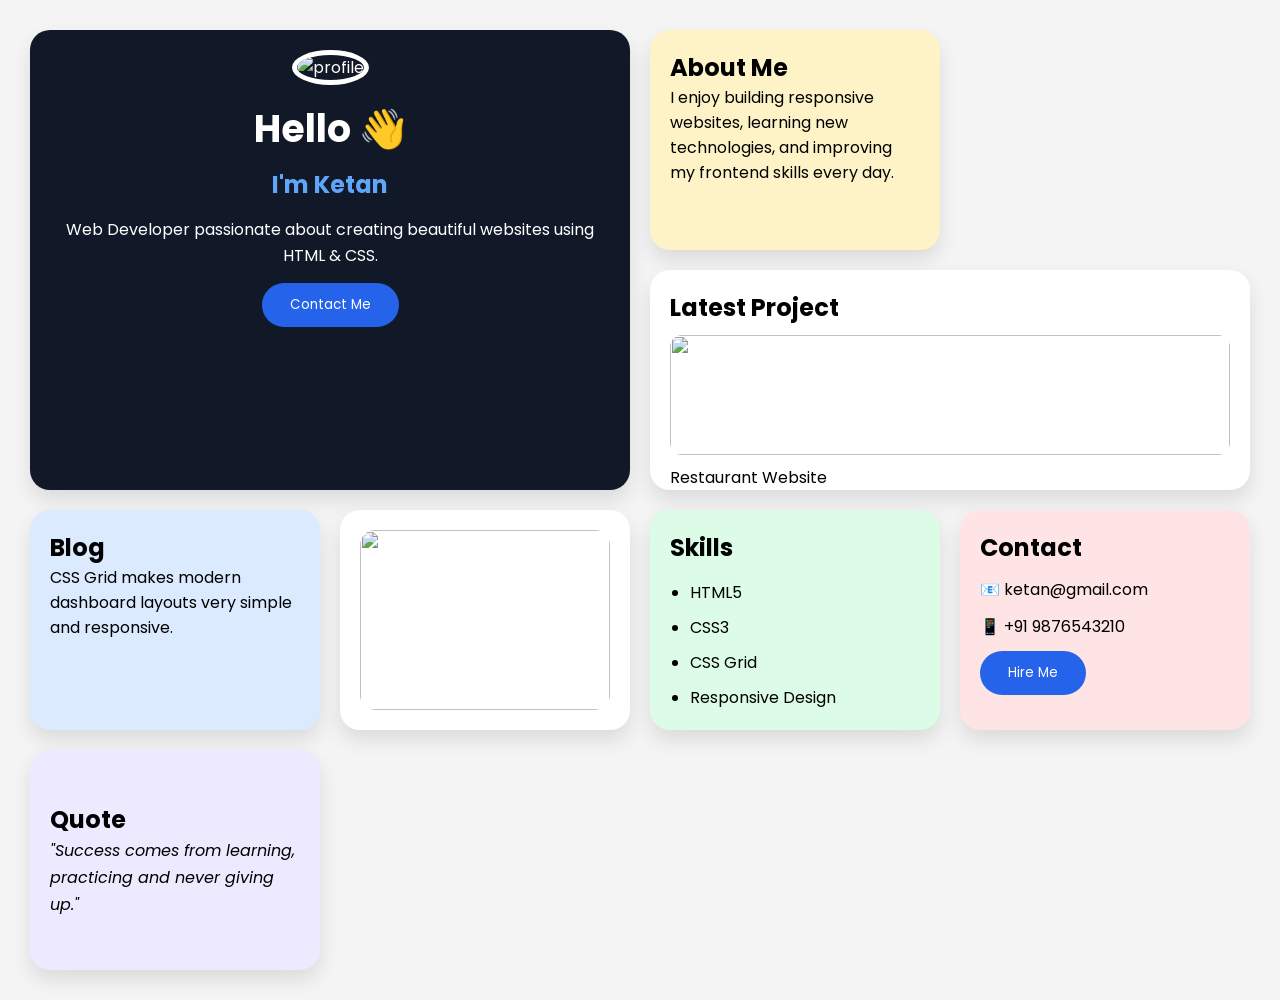
==== Day 8/index.html/index.html @ 90d32d51 "Day 8 Task Submission" ====
<!DOCTYPE html>
<html lang="en">
<head>
    <meta charset="UTF-8">
    <meta name="viewport" content="width=device-width, initial-scale=1.0">
    <title>Bento Grid Portfolio</title>

    <link rel="stylesheet" href="style.css">

    <link href="https://fonts.googleapis.com/css2?family=Poppins:wght@300;400;500;600;700&display=swap" rel="stylesheet">

</head>

<body>

<div class="container">

    <!-- LEFT BIG CARD -->

    <div class="card hero">

        <img src="https://images.unsplash.com/photo-1500648767791-00dcc994a43b?w=500"
        alt="profile">

        <h1>Hello 👋</h1>

        <h2>I'm Ketan</h2>

        <p>
            Web Developer passionate about creating beautiful
            websites using HTML & CSS.
        </p>

        <button>Contact Me</button>

    </div>

    <!-- ABOUT -->

    <div class="card about">

        <h2>About Me</h2>

        <p>

            I enjoy building responsive websites,
            learning new technologies,
            and improving my frontend skills every day.

        </p>

    </div>

    <!-- PROJECT -->

    <div class="card project">

        <h2>Latest Project</h2>

        <img src="https://images.unsplash.com/photo-1498050108023-c5249f4df085?w=700">

        <p>Restaurant Website</p>

    </div>

    <!-- BLOG -->

    <div class="card blog">

        <h2>Blog</h2>

        <p>

            CSS Grid makes modern dashboard
            layouts very simple and responsive.

        </p>

    </div>

    <!-- GALLERY -->

    <div class="card gallery">

        <img src="https://images.unsplash.com/photo-1517248135467-4c7edcad34c4?w=700">

    </div>
        <!-- SKILLS -->

    <div class="card skills">

        <h2>Skills</h2>

        <ul>
            <li>HTML5</li>
            <li>CSS3</li>
            <li>CSS Grid</li>
            <li>Responsive Design</li>
        </ul>

    </div>

    <!-- CONTACT -->

    <div class="card contact">

        <h2>Contact</h2>

        <p>📧 ketan@gmail.com</p>

        <p>📱 +91 9876543210</p>

        <button>Hire Me</button>

    </div>

    <!-- QUOTE -->

    <div class="card quote">

        <h2>Quote</h2>

        <p>

            "Success comes from learning,
            practicing and never giving up."

        </p>

    </div>

</div>

</body>

</html>
---- Day 8/index.html/style.css ----
*{
    margin:0;
    padding:0;
    box-sizing:border-box;
    font-family:'Poppins',sans-serif;
}

body{
    background:#f4f4f4;
    padding:30px;
}

.container{
    display:grid;
    grid-template-columns:repeat(4,1fr);
    grid-auto-rows:220px;
    gap:20px;
}

.card{
    background:white;
    border-radius:20px;
    padding:20px;
    box-shadow:0 10px 20px rgba(0,0,0,0.1);
    transition:.3s;
    overflow:hidden;
}

.card:hover{
    transform:translateY(-8px);
    box-shadow:0 20px 35px rgba(0,0,0,.2);
}

.hero{
    grid-column:span 2;
    grid-row:span 2;
    text-align:center;
    background:#111827;
    color:white;
}

.hero img{
    width:140px;
    height:140px;
    border-radius:50%;
    object-fit:cover;
    margin-bottom:15px;
    border:5px solid white;
}

.hero h1{
    font-size:38px;
}

.hero h2{
    color:#60a5fa;
    margin:10px 0;
}

.hero p{
    margin:15px 0;
    line-height:1.6;
}

button{
    padding:12px 28px;
    border:none;
    border-radius:30px;
    background:#2563eb;
    color:white;
    cursor:pointer;
    transition:.3s;
}

button:hover{
    background:#1d4ed8;
    transform:scale(1.05);
}

.about{
    background:#fef3c7;
}

.project{
    grid-column:span 2;
}

.project img{
    width:100%;
    height:120px;
    object-fit:cover;
    border-radius:12px;
    margin:10px 0;
}

.blog{
    background:#dbeafe;
}

.gallery img{
    width:100%;
    height:100%;
    object-fit:cover;
    border-radius:15px;
}

.skills{
    background:#dcfce7;
}

.skills ul{
    margin-top:15px;
    padding-left:20px;
}

.skills li{
    margin-bottom:10px;
}

.contact{
    background:#ffe4e6;
}

.contact p{
    margin:12px 0;
}

.quote{
    background:#ede9fe;
    display:flex;
    flex-direction:column;
    justify-content:center;
}

.quote p{
    font-style:italic;
    line-height:1.7;
}

@media(max-width:992px){

.container{
grid-template-columns:repeat(2,1fr);
}

.hero,
.project{
grid-column:span 2;
}

}

@media(max-width:600px){

.container{
grid-template-columns:1fr;
}

.hero,
.project{
grid-column:span 1;
grid-row:span 1;
}

}
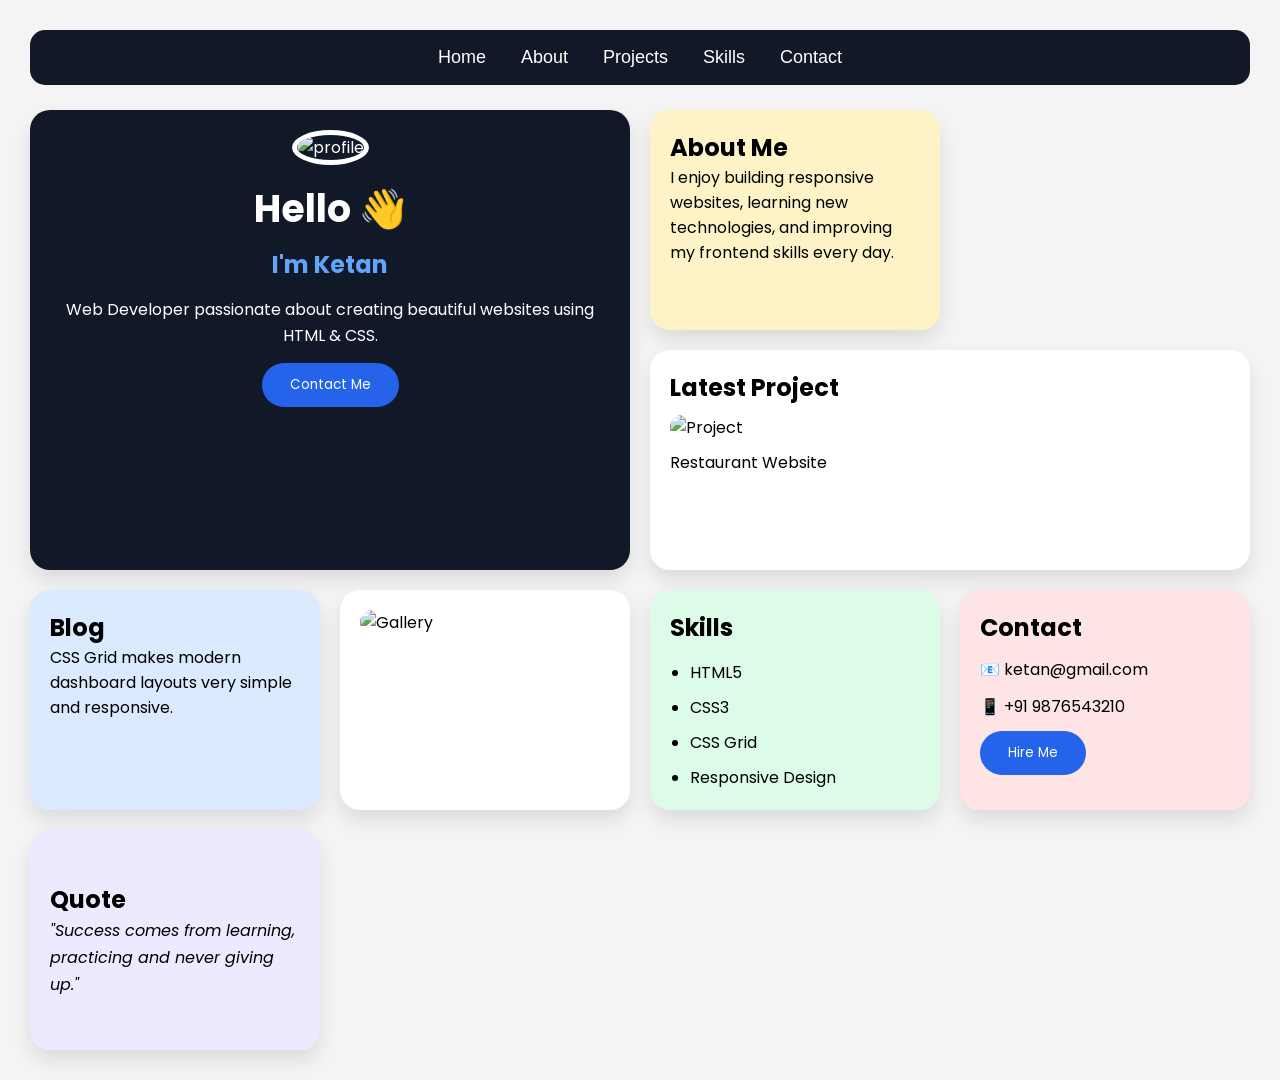
==== commit af6477f2: "Completed Day 9 - Advanced CSS Effects and Animations" ====
--- a/Day 8/index.html/index.html
+++ b/Day 8/index.html/index.html
@@ -9,129 +9,135 @@
     <link rel="stylesheet" href="style.css">
 
     <link href="https://fonts.googleapis.com/css2?family=Poppins:wght@300;400;500;600;700&display=swap" rel="stylesheet">
-
 </head>
 
 <body>
 
-<div class="container">
+    <!-- Navigation -->
+    <nav>
+        <ul>
+            <li><a href="#hero">Home</a></li>
+            <li><a href="#about">About</a></li>
+            <li><a href="#project">Projects</a></li>
+            <li><a href="#skills">Skills</a></li>
+            <li><a href="#contact">Contact</a></li>
+        </ul>
+    </nav>
 
-    <!-- LEFT BIG CARD -->
+    <div class="container">
 
-    <div class="card hero">
+        <!-- HERO -->
 
-        <img src="https://images.unsplash.com/photo-1500648767791-00dcc994a43b?w=500"
-        alt="profile">
+        <div class="card hero" id="hero">
 
-        <h1>Hello 👋</h1>
+            <img src="https://images.unsplash.com/photo-1500648767791-00dcc994a43b?w=500"
+            alt="profile">
 
-        <h2>I'm Ketan</h2>
+            <h1>Hello 👋</h1>
 
-        <p>
-            Web Developer passionate about creating beautiful
-            websites using HTML & CSS.
-        </p>
+            <h2>I'm Ketan</h2>
 
-        <button>Contact Me</button>
+            <p>
+                Web Developer passionate about creating beautiful
+                websites using HTML & CSS.
+            </p>
+
+            <button class="btn">Contact Me</button>
+
+        </div>
+
+        <!-- ABOUT -->
+
+        <div class="card about" id="about">
+
+            <h2>About Me</h2>
+
+            <p>
+                I enjoy building responsive websites,
+                learning new technologies,
+                and improving my frontend skills every day.
+            </p>
+
+        </div>
+
+        <!-- PROJECT -->
+
+        <div class="card project" id="project">
+
+            <h2>Latest Project</h2>
+
+            <img src="https://images.unsplash.com/photo-1498050108023-c5249f4df085?w=700"
+            alt="Project">
+
+            <p>Restaurant Website</p>
+
+        </div>
+
+        <!-- BLOG -->
+
+        <div class="card blog">
+
+            <h2>Blog</h2>
+
+            <p>
+                CSS Grid makes modern dashboard
+                layouts very simple and responsive.
+            </p>
+
+        </div>
+
+        <!-- GALLERY -->
+
+        <div class="card gallery">
+
+            <img src="https://images.unsplash.com/photo-1517248135467-4c7edcad34c4?w=700"
+            alt="Gallery">
+
+        </div>
+
+        <!-- SKILLS -->
+
+        <div class="card skills" id="skills">
+
+            <h2>Skills</h2>
+
+            <ul>
+                <li>HTML5</li>
+                <li>CSS3</li>
+                <li>CSS Grid</li>
+                <li>Responsive Design</li>
+            </ul>
+
+        </div>
+
+        <!-- CONTACT -->
+
+        <div class="card contact" id="contact">
+
+            <h2>Contact</h2>
+
+            <p>📧 ketan@gmail.com</p>
+
+            <p>📱 +91 9876543210</p>
+
+            <button class="btn">Hire Me</button>
+
+        </div>
+
+        <!-- QUOTE -->
+
+        <div class="card quote">
+
+            <h2>Quote</h2>
+
+            <p>
+                "Success comes from learning,
+                practicing and never giving up."
+            </p>
+
+        </div>
 
     </div>
 
-    <!-- ABOUT -->
-
-    <div class="card about">
-
-        <h2>About Me</h2>
-
-        <p>
-
-            I enjoy building responsive websites,
-            learning new technologies,
-            and improving my frontend skills every day.
-
-        </p>
-
-    </div>
-
-    <!-- PROJECT -->
-
-    <div class="card project">
-
-        <h2>Latest Project</h2>
-
-        <img src="https://images.unsplash.com/photo-1498050108023-c5249f4df085?w=700">
-
-        <p>Restaurant Website</p>
-
-    </div>
-
-    <!-- BLOG -->
-
-    <div class="card blog">
-
-        <h2>Blog</h2>
-
-        <p>
-
-            CSS Grid makes modern dashboard
-            layouts very simple and responsive.
-
-        </p>
-
-    </div>
-
-    <!-- GALLERY -->
-
-    <div class="card gallery">
-
-        <img src="https://images.unsplash.com/photo-1517248135467-4c7edcad34c4?w=700">
-
-    </div>
-        <!-- SKILLS -->
-
-    <div class="card skills">
-
-        <h2>Skills</h2>
-
-        <ul>
-            <li>HTML5</li>
-            <li>CSS3</li>
-            <li>CSS Grid</li>
-            <li>Responsive Design</li>
-        </ul>
-
-    </div>
-
-    <!-- CONTACT -->
-
-    <div class="card contact">
-
-        <h2>Contact</h2>
-
-        <p>📧 ketan@gmail.com</p>
-
-        <p>📱 +91 9876543210</p>
-
-        <button>Hire Me</button>
-
-    </div>
-
-    <!-- QUOTE -->
-
-    <div class="card quote">
-
-        <h2>Quote</h2>
-
-        <p>
-
-            "Success comes from learning,
-            practicing and never giving up."
-
-        </p>
-
-    </div>
-
-</div>
-
 </body>
-
 </html>
--- a/Day 8/index.html/style.css
+++ b/Day 8/index.html/style.css
@@ -11,26 +11,65 @@
     padding:30px;
 }
 
+/* ---------------- NAVBAR ---------------- */
+
+nav{
+    width:100%;
+    background:#111827;
+    padding:15px 30px;
+    margin-bottom:25px;
+    border-radius:15px;
+}
+
+nav ul{
+    display:flex;
+    justify-content:center;
+    list-style:none;
+    gap:35px;
+}
+
+nav ul li a{
+    color:white;
+    text-decoration:none;
+    font-size:18px;
+    font-weight:500;
+    transition:all .3s ease;
+}
+
+nav ul li a:hover{
+    color:#60a5fa;
+    text-decoration:underline;
+    transform:scale(1.1);
+}
+
+/* ---------------- CONTAINER ---------------- */
+
 .container{
     display:grid;
     grid-template-columns:repeat(4,1fr);
     grid-auto-rows:220px;
     gap:20px;
-}
+
+    animation:fadeIn 1s ease;
+}
+
+/* ---------------- CARD ---------------- */
 
 .card{
     background:white;
     border-radius:20px;
     padding:20px;
     box-shadow:0 10px 20px rgba(0,0,0,0.1);
-    transition:.3s;
+    transition:all .3s ease;
     overflow:hidden;
 }
 
 .card:hover{
-    transform:translateY(-8px);
-    box-shadow:0 20px 35px rgba(0,0,0,.2);
-}
+    transform:translateY(-10px);
+    box-shadow:0 20px 35px rgba(0,0,0,.25);
+}
+
+/* ---------------- HERO ---------------- */
 
 .hero{
     grid-column:span 2;
@@ -47,6 +86,14 @@
     object-fit:cover;
     margin-bottom:15px;
     border:5px solid white;
+
+    transition:.3s ease;
+    animation:float 3s ease-in-out infinite;
+}
+
+.hero img:hover{
+    transform:scale(1.08);
+    filter:brightness(110%);
 }
 
 .hero h1{
@@ -63,6 +110,9 @@
     line-height:1.6;
 }
 
+/* ---------------- BUTTON ---------------- */
+
+.btn,
 button{
     padding:12px 28px;
     border:none;
@@ -70,17 +120,23 @@
     background:#2563eb;
     color:white;
     cursor:pointer;
-    transition:.3s;
-}
-
+    transition:all .3s ease;
+}
+
+.btn:hover,
 button:hover{
     background:#1d4ed8;
-    transform:scale(1.05);
-}
+    transform:scale(1.08);
+    box-shadow:0 10px 20px rgba(37,99,235,.4);
+}
+
+/* ---------------- ABOUT ---------------- */
 
 .about{
     background:#fef3c7;
 }
+
+/* ---------------- PROJECT ---------------- */
 
 .project{
     grid-column:span 2;
@@ -92,18 +148,38 @@
     object-fit:cover;
     border-radius:12px;
     margin:10px 0;
-}
+
+    transition:.3s ease;
+}
+
+.project img:hover{
+    transform:scale(1.05);
+    filter:brightness(110%);
+}
+
+/* ---------------- BLOG ---------------- */
 
 .blog{
     background:#dbeafe;
 }
+
+/* ---------------- GALLERY ---------------- */
 
 .gallery img{
     width:100%;
     height:100%;
     object-fit:cover;
     border-radius:15px;
-}
+
+    transition:.3s ease;
+}
+
+.gallery img:hover{
+    transform:scale(1.05);
+    filter:brightness(110%);
+}
+
+/* ---------------- SKILLS ---------------- */
 
 .skills{
     background:#dcfce7;
@@ -118,6 +194,8 @@
     margin-bottom:10px;
 }
 
+/* ---------------- CONTACT ---------------- */
+
 .contact{
     background:#ffe4e6;
 }
@@ -125,6 +203,8 @@
 .contact p{
     margin:12px 0;
 }
+
+/* ---------------- QUOTE ---------------- */
 
 .quote{
     background:#ede9fe;
@@ -138,7 +218,46 @@
     line-height:1.7;
 }
 
+/* ---------------- ANIMATIONS ---------------- */
+
+@keyframes float{
+
+    0%{
+        transform:translateY(0);
+    }
+
+    50%{
+        transform:translateY(-12px);
+    }
+
+    100%{
+        transform:translateY(0);
+    }
+
+}
+
+@keyframes fadeIn{
+
+    from{
+        opacity:0;
+        transform:translateY(20px);
+    }
+
+    to{
+        opacity:1;
+        transform:translateY(0);
+    }
+
+}
+
+/* ---------------- RESPONSIVE ---------------- */
+
 @media(max-width:992px){
+
+nav ul{
+    flex-wrap:wrap;
+    gap:20px;
+}
 
 .container{
 grid-template-columns:repeat(2,1fr);
@@ -152,6 +271,11 @@
 }
 
 @media(max-width:600px){
+
+nav ul{
+    flex-direction:column;
+    align-items:center;
+}
 
 .container{
 grid-template-columns:1fr;
